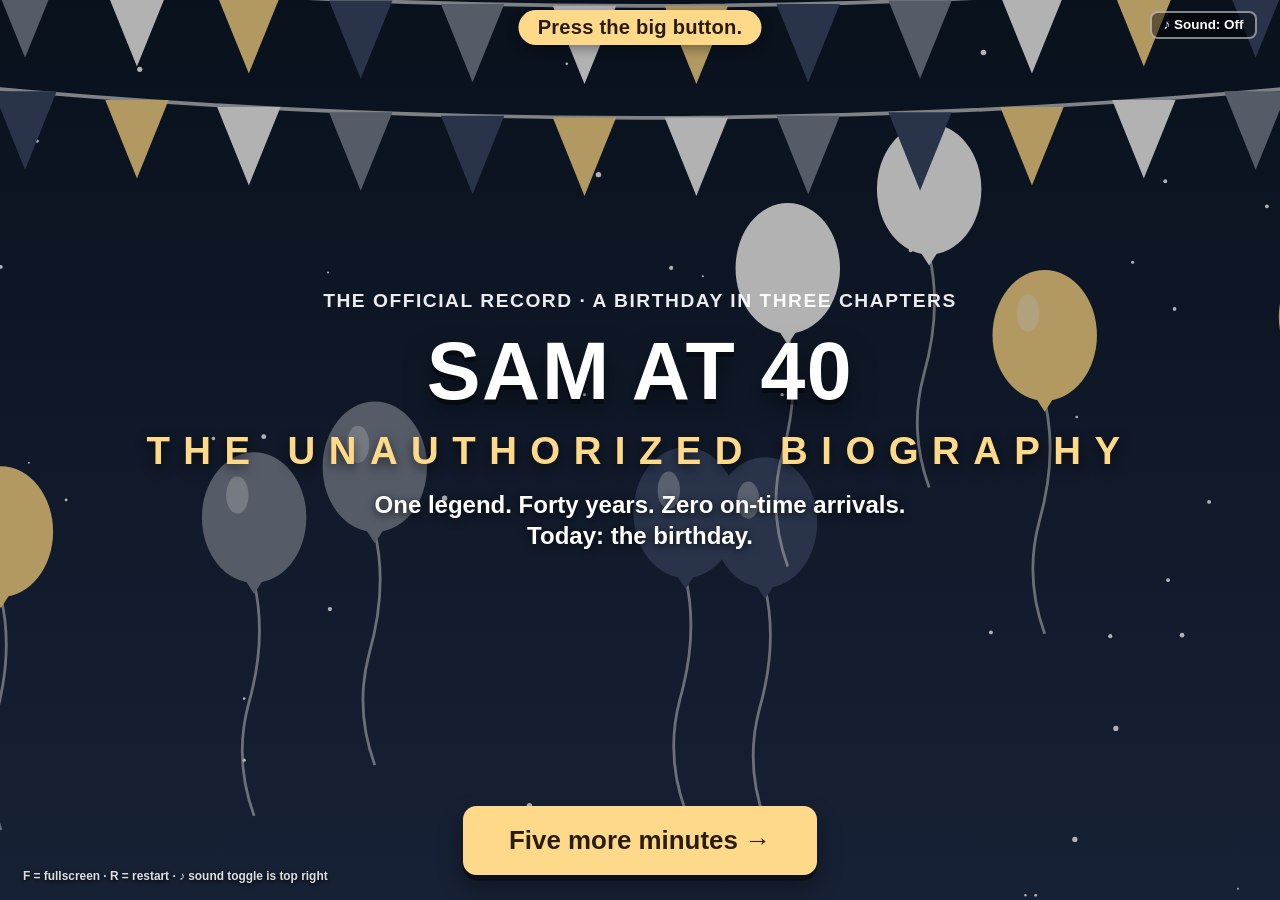
==== play.html @ 8de906c7 "Birthday Bash: a customizable birthday roast game Generalizes the chuck65 / shannon37 engine. A buil" ====
<!DOCTYPE html>
<html lang="en">
<head>
<meta charset="utf-8">
<title>Birthday Bash</title>
<meta name="viewport" content="width=device-width, initial-scale=1, viewport-fit=cover">
<meta name="theme-color" content="#0b1626">
<link rel="stylesheet" href="css/engine.css">
</head>
<body>
<!-- The player. ?party=demo loads parties/demo.json, ?draft loads the builder's draft from this browser.
     An exported show is this same page with the five files below and the party inlined. -->
<script src="js/scenes.js"></script>
<script src="js/minigames.js"></script>
<script src="js/party.js"></script>
<script src="js/engine.js"></script>
<script>BB.boot();</script>
</body>
</html>
---- css/engine.css ----
/* ==================================================================
   BIRTHDAY BASH — engine stylesheet
   TV- and phone-friendly. Generalized from the chuck65 / shannon37
   engine. Chapter colors are not hard-coded here: the engine sets the
   --bg / --accent / --btn variables on <body> from the party file.
   The PHONE block at the end restacks every screen for a portrait phone.
   ================================================================== */

:root{
  /* 1rem scales with the viewport: 28.8px at 1920x1080 (1.5vw), so every screen keeps the same proportions on any 16:9/16:10 display */
  --fs: max(12px, min(1.5vw, 2.7vh));
  --bg:#0d1b2e; --bg2:#22304d; --accent:#ffd98a; --accent2:#3b4a6b;
  --ink:#ffffff; --card:rgba(12,18,32,.82);
  --btn:#ffd98a; --btnText:#2b1d0e;
  --hud-h: 2.6rem;
}

*{box-sizing:border-box}
html{font-size:var(--fs)}
html,body{height:100%;margin:0;overflow:hidden}
body{
  background:var(--bg); color:var(--ink);
  font-family:-apple-system,BlinkMacSystemFont,"Segoe UI",Roboto,"Helvetica Neue",Arial,sans-serif;
  font-weight:600; line-height:1.3;
  transition:background .4s;
  -webkit-text-size-adjust:100%;
}
body.idle, body.idle *{cursor:none !important}
[hidden]{display:none !important}
button{font-family:inherit; touch-action:manipulation; -webkit-tap-highlight-color:transparent}
b,strong{font-weight:800}

#app{position:fixed;inset:0;display:flex;flex-direction:column}

/* ---------- HUD: chapter label + trail map + sound toggle ---------- */
#hud{
  height:var(--hud-h); flex:0 0 var(--hud-h); z-index:20;
  display:flex; align-items:center; gap:1rem; padding:0 9rem 0 1.2rem;
  background:linear-gradient(to bottom, rgba(0,0,0,.55), rgba(0,0,0,0));
  position:relative;
}
#hud-chapter{font-size:.95rem; font-weight:800; letter-spacing:.02em; white-space:nowrap; text-shadow:0 2px 6px rgba(0,0,0,.6)}
#trail{height:2.3rem; width:auto; margin-left:auto}
#trail .node{fill:rgba(255,255,255,.25); stroke:rgba(255,255,255,.6); stroke-width:3}
#trail .node.done{fill:var(--accent); stroke:#fff}
#trail .node.now{fill:var(--accent); stroke:#fff; animation:pulse 1.2s ease-in-out infinite}
#trail .lbl{fill:#fff; font-size:22px; font-weight:800; text-anchor:middle}
#trail .lbl.done, #trail .lbl.now{fill:var(--btnText)}
#trail .path{fill:none; stroke:rgba(255,255,255,.5); stroke-width:5; stroke-dasharray:10 12}
#trail .path.done{stroke:var(--accent); stroke-dasharray:none}
#trail .flag{fill:var(--accent)}
#sound{position:absolute; top:.55rem; right:1.2rem; z-index:25}
body.closing #sound{display:none}
.tiny{
  font-size:.7rem; font-weight:700; padding:.25rem .6rem; border-radius:.4rem;
  background:rgba(0,0,0,.45); color:#fff; border:2px solid rgba(255,255,255,.5); cursor:pointer;
}
@media (hover:hover){ .tiny:hover{background:rgba(255,255,255,.2)} }

/* ---------- Stage + screens ---------- */
#stage{position:relative; flex:1 1 auto; min-height:0}
.screen{
  position:absolute; inset:0; display:flex; flex-direction:column;
  opacity:0; transition:opacity .4s ease;
}
.screen.in{opacity:1}
.screen.out{opacity:0; pointer-events:none}

.scene{position:absolute; inset:calc(-1 * var(--hud-h)) 0 0 0; z-index:0; overflow:hidden; background:var(--bg)}
.scene .layer{position:absolute; inset:-3%; will-change:transform; transition:transform .25s ease-out}
.scene .layer svg{width:100%; height:100%; display:block}
.scene.dim .layer{filter:brightness(.42) saturate(.85)}
.scene.soft .layer{filter:brightness(.7)}
.scene .shade{position:absolute; inset:0; background:linear-gradient(to bottom, rgba(0,0,0,.35), rgba(0,0,0,.72))}
.photo-scene img.kb{position:absolute; inset:0; width:100%; height:100%; object-fit:cover; animation:kb 22s ease-in-out infinite alternate}

.content{position:relative; z-index:1; flex:1 1 auto; min-height:0; display:flex; flex-direction:column; align-items:center; justify-content:center; padding:3rem 3rem .6rem; gap:.7rem}
.screen.title-photo .content{margin-left:36vw; padding-right:2rem}
.screen.title-photo .lead{max-width:32rem}
.content.center{text-align:center}
.actions{position:relative; z-index:1; flex:0 0 auto; display:flex; justify-content:center; align-items:center; gap:1rem; padding:.6rem 3rem 1.3rem}
.hints{position:absolute; left:1.2rem; bottom:.8rem; z-index:2; font-size:.62rem; font-weight:700; opacity:.85; text-shadow:0 2px 4px #000}

/* ---------- Type ---------- */
.do{
  position:absolute; top:.5rem; left:50%; transform:translateX(-50%); z-index:2; white-space:nowrap;
  font-size:1.05rem; font-weight:800; letter-spacing:.01em;
  background:var(--accent); color:var(--btnText); padding:.25rem 1rem; border-radius:2rem;
  box-shadow:0 .2rem .6rem rgba(0,0,0,.35);
}
.kicker{font-size:1rem; font-weight:800; text-transform:uppercase; letter-spacing:.08em; opacity:.92}
h1.giant{font-size:4.2rem; line-height:1; margin:.2rem 0 0; letter-spacing:.02em; text-shadow:0 .25rem 0 rgba(0,0,0,.45), 0 .6rem 1.4rem rgba(0,0,0,.5)}
.sub{font-size:2rem; font-weight:900; letter-spacing:.35em; color:var(--accent); text-shadow:0 .2rem .6rem rgba(0,0,0,.6)}
h2{font-size:2rem; line-height:1.1; margin:0; font-weight:900; text-shadow:0 .15rem .5rem rgba(0,0,0,.5)}
h2.q{text-align:center; max-width:52rem}
p{margin:0}
.lead{font-size:1.25rem; max-width:44rem; text-shadow:0 2px 8px rgba(0,0,0,.8)}

.card{background:var(--card); border:.14rem solid rgba(255,255,255,.18); border-radius:1rem; padding:1rem 1.4rem; box-shadow:0 .6rem 1.6rem rgba(0,0,0,.45)}
.card p{font-size:1.1rem; line-height:1.35}
.card.narration{max-width:40rem}
.card.narration h2{margin:.15rem 0 .5rem}
.row{display:flex; align-items:center; justify-content:center; gap:2rem; width:100%}

/* ---------- Buttons ---------- */
.btn{
  display:inline-flex; align-items:center; justify-content:center; gap:.6rem;
  min-height:3rem; padding:.5rem 1.6rem; font-size:1.15rem; font-weight:800; line-height:1.15;
  border:0; border-radius:.7rem; background:var(--btn); color:var(--btnText);
  box-shadow:0 .28rem 0 rgba(0,0,0,.4), 0 .6rem 1.2rem rgba(0,0,0,.35); cursor:pointer;
  transition:transform .12s, filter .12s, box-shadow .12s, opacity .3s; text-align:center;
}
.btn.big{min-height:3.6rem; font-size:1.35rem; padding:.6rem 2.4rem}
.btn.hi{filter:brightness(1.12); transform:translateY(-.1rem); outline:.26rem solid #fff; outline-offset:.14rem}
@media (hover:hover){ .btn:hover{filter:brightness(1.12); transform:translateY(-.1rem); outline:.26rem solid #fff; outline-offset:.14rem} }
@media (hover:none){ .btn.hi{filter:none; transform:none; outline:none} .mcard.hi .face{outline:none} }
.btn:active{transform:translateY(.12rem); box-shadow:0 .1rem 0 rgba(0,0,0,.4)}
.btn:disabled{opacity:.45; cursor:default; filter:none; transform:none; outline:none}
.btn.continue{background:#fff; color:#111}
.btn.ghostbtn{background:rgba(0,0,0,.5); color:#fff; border:.14rem solid rgba(255,255,255,.6)}

.opts{display:grid; gap:.9rem; width:min(62rem, 100%); margin-top:.2rem}
.opts.n2, .opts.n3{grid-template-columns:1fr}
.opts.n4{grid-template-columns:1fr 1fr}
.opts.n5{grid-template-columns:1fr; width:min(44rem,100%); gap:.6rem}
.opt{justify-content:flex-start; text-align:left; min-height:3.2rem; padding:.5rem 1rem .5rem .6rem; width:100%}
.opt .num{flex:0 0 auto; display:inline-flex; align-items:center; justify-content:center; width:2rem; height:2rem; border-radius:50%; background:var(--btnText); color:var(--btn); font-size:1.05rem; font-weight:900}
.opt .lbl{flex:1 1 auto}
.opt.wrong{opacity:.35; text-decoration:line-through; animation:shake .45s}
.reaction{max-width:52rem; text-align:center}
.reaction .picked{font-weight:900; text-transform:none; letter-spacing:0}
.reaction p{font-size:1.35rem; margin-top:.4rem}
.reaction.wrongbox{border-color:var(--accent)}

/* ---------- Polaroids / photos ---------- */
.polaroid{
  flex:0 0 auto; margin:0; padding:.55rem .55rem .9rem; background:#fbf7ef; color:#2b2b2b;
  transform:rotate(var(--rot, -3deg)); box-shadow:0 .8rem 1.8rem rgba(0,0,0,.55); border-radius:.15rem;
  text-align:center;
}
.polaroid img{display:block; max-height:46vh; max-width:28vw; width:auto; height:auto; object-fit:contain; background:#111}
.polaroid figcaption{width:min-content; min-width:100%; font-size:1rem; line-height:1.25; font-weight:700; padding-top:.5rem; font-style:italic}
.polaroid.sm img{max-height:30vh; max-width:16vw}
.photos{display:flex; align-items:center; gap:1.2rem}

/* ---------- Mini-games: shared ---------- */
.content.mini{gap:.5rem}
.note{font-size:1.2rem; font-weight:800; min-height:1.6rem; text-align:center; text-shadow:0 2px 6px rgba(0,0,0,.7); max-width:56rem}
.note.big{font-size:2rem; color:var(--accent)}
.playfield{position:relative; width:min(70rem, 100%); height:54vh; display:flex; align-items:center; justify-content:center}
.playfield > svg{width:100%; height:100%}
.sidewrap{display:flex; align-items:center; gap:1.5rem; width:100%; height:100%; justify-content:center}
.side{display:flex; flex-direction:column; align-items:center; gap:.6rem; flex:0 0 auto; min-width:12rem; text-align:center}
.side .polaroid{opacity:0; transform:rotate(3deg) scale(.6); transition:opacity .5s, transform .5s}
.side .polaroid.show{opacity:1; transform:rotate(3deg) scale(1)}
.stat{font-size:1.4rem; font-weight:900; color:var(--accent); font-variant-numeric:tabular-nums}
.stat.huge{font-size:2.6rem; line-height:1}
.shout{font-size:110px; font-weight:900; fill:#fff; stroke:var(--accent2); stroke-width:8; paint-order:stroke; text-anchor:middle; opacity:0; pointer-events:none}
.shout.show{opacity:1; animation:pop .6s ease-out}
.banner{position:absolute; left:50%; top:50%; transform:translate(-50%,-50%) rotate(-6deg) scale(2.5); opacity:0; font-size:3.2rem; font-weight:900; color:#fff; background:var(--accent2); border:.3rem solid var(--accent); padding:.4rem 1.6rem; border-radius:.6rem; letter-spacing:.06em; box-shadow:0 1rem 2rem rgba(0,0,0,.6); pointer-events:none; visibility:hidden; text-align:center; max-width:90%; z-index:4}
.banner.show{visibility:visible; animation:stamp .6s ease-out forwards}
.emo{font-family:"Apple Color Emoji","Segoe UI Emoji","Noto Color Emoji",sans-serif}

/* 1 · match — memory pairs on a shelf */
.cards{--cardh:12.5vh; display:grid; grid-template-columns:repeat(4, 7.2rem); grid-template-rows:repeat(4, var(--cardh)); gap:.55rem 1rem; padding:.6rem 1.2rem; border-radius:.6rem;
  background:repeating-linear-gradient(to bottom, transparent 0, transparent calc(var(--cardh) + .55rem - .5rem), rgba(0,0,0,.45) calc(var(--cardh) + .55rem - .5rem), rgba(0,0,0,.6) calc(var(--cardh) + .55rem)); box-shadow:0 .8rem 2rem rgba(0,0,0,.5)}
.mcard{position:relative; border:0; background:transparent; padding:0; cursor:pointer; perspective:600px}
.mcard .inner{position:absolute; inset:0; transform-style:preserve-3d; transition:transform .35s}
.mcard.up .inner{transform:rotateY(180deg)}
.mcard .face{position:absolute; inset:0; backface-visibility:hidden; -webkit-backface-visibility:hidden; border-radius:.7rem; display:flex; flex-direction:column; align-items:center; justify-content:center; font-weight:900; text-align:center; padding:.3rem; gap:.1rem}
.mcard .back{background:radial-gradient(circle at 50% 42%, rgba(255,255,255,.95) 0 30%, var(--btn) 31% 60%, var(--accent2) 61%); color:var(--btnText); font-size:1.8rem; border:.14rem solid rgba(0,0,0,.45)}
.mcard .front{transform:rotateY(180deg); background:linear-gradient(to right, rgba(0,0,0,.25), transparent 30%, transparent 70%, rgba(0,0,0,.25)), var(--c); color:#fff; font-size:.9rem; line-height:1.1; text-shadow:0 1px 3px rgba(0,0,0,.7); border:.14rem solid rgba(0,0,0,.35)}
.mcard .front .emo{font-size:1.6rem; line-height:1}
.mcard.hi .face{outline:.26rem solid #fff; outline-offset:.1rem}
.mcard.matched .front{box-shadow:0 0 1rem .2rem var(--accent)}
.mcard.matched{animation:pop .4s}

/* 2 · flick — drag back and let go */
.flick{position:relative; flex:1 1 auto; height:100%; touch-action:none; user-select:none; -webkit-user-select:none; cursor:grab}
.flick svg{width:100%; height:100%}
.flick .meter{transition:none}
.flick .tgt{transition:transform .3s; transform-box:fill-box; transform-origin:center}
.flick .tgt.scored{animation:pop .5s}

/* 3 · echo — watch the pads, play them back */
.echowrap{display:flex; align-items:center; justify-content:center; gap:2.5rem; width:100%; height:100%}
.kit{display:flex; flex-direction:column; align-items:center; gap:1rem}
.pads{display:flex; gap:1.4rem; justify-content:center}
.epad{width:10.5rem; height:10.5rem; border-radius:50%; border:.4rem solid rgba(255,255,255,.7); box-shadow:0 .6rem 1.4rem rgba(0,0,0,.5); font-family:inherit; font-size:1.1rem; font-weight:900; color:#fff; cursor:pointer; transition:transform .08s, box-shadow .08s; display:flex; flex-direction:column; align-items:center; justify-content:center; gap:.1rem; padding:.4rem; text-shadow:0 1px 3px rgba(0,0,0,.6)}
.epad .emo{font-size:2.6rem; line-height:1}
.epad .k{font-size:.75rem; opacity:.7}
.epad.p0{background:radial-gradient(circle at 50% 40%, var(--btn), var(--accent2) 120%); color:var(--btnText); text-shadow:none}
.epad.p1{background:radial-gradient(circle at 50% 40%, var(--accent2), #000 160%)}
.epad.p2{background:radial-gradient(circle at 50% 40%, #fff, #b9b9b9 90%); color:#222; text-shadow:none}
.epad.lit{transform:scale(.93); box-shadow:0 0 1.6rem .5rem var(--accent); border-color:#fff}
.epad:disabled{cursor:default}
.beatdots{display:flex; gap:.5rem; min-height:1.2rem}
.beatdots span{width:1rem; height:1rem; border-radius:50%; background:rgba(255,255,255,.2); border:.12rem solid rgba(255,255,255,.6); transition:background .15s}
.beatdots span.cue{background:#fff}
.beatdots span.hit{background:var(--accent); border-color:#fff}
.round{font-size:1.1rem; font-weight:900; color:var(--accent); text-transform:uppercase; letter-spacing:.08em}

/* 4 · order — five steps, one right order, no hints */
.orderbox{display:grid; grid-template-columns:1.3fr 1fr; gap:2rem; width:100%; height:100%; align-items:center}
.orderbox.bzzt{animation:bzzt .5s}
.seq{display:flex; flex-direction:column; gap:.8rem; align-items:center}
.seq .opts{width:100%}
.lamps{display:flex; gap:.7rem}
.lamp{width:1.4rem; height:1.4rem; border-radius:50%; background:#3a3a3a; border:.12rem solid #666; transition:background .3s, box-shadow .3s}
.lamp.on{background:#8cff5a; box-shadow:0 0 .6rem #8cff5a}
.gaugebox{display:flex; flex-direction:column; align-items:center; gap:.4rem}
.gaugebox svg{width:22rem; height:auto}
.needle{transform-origin:200px 200px; transform:rotate(-120deg); transition:transform .8s cubic-bezier(.3,1.4,.5,1)}
.readout{font-size:1.4rem; font-weight:900; color:var(--accent); font-variant-numeric:tabular-nums}

/* 5 · crowd — fill the eight sections */
.section{fill:rgba(255,255,255,.22); stroke:rgba(0,0,0,.6); stroke-width:3; transition:fill .4s; cursor:pointer}
@media (hover:hover){ .section:hover{fill:rgba(255,255,255,.4)} }
.section.full{fill:var(--accent2); cursor:default}
.fan{opacity:0; transform-box:fill-box; transform-origin:center; pointer-events:none}
.fan.show{opacity:1; animation:pop .5s ease-out}
.crowd.roar .fan{animation:bounce .6s ease-in-out}
.crowd .stagefloor{fill:var(--bg2); stroke:#fff; stroke-width:3}
.crowd .shout{stroke:var(--bg)}

/* 6 · chart — the org chart of their life */
.org{position:relative; width:100%; height:100%}
.org svg{position:absolute; inset:0; width:100%; height:100%}
.org line{stroke:var(--accent); stroke-width:5; stroke-linecap:round; opacity:0; transition:opacity .4s}
.org line.show{opacity:1}
.org line.dotted{stroke-dasharray:14 12}
.obox{position:absolute; transform:translate(-50%,-50%) scale(.2); opacity:0; background:var(--card); border:.16rem solid var(--accent); border-radius:.8rem; padding:.5rem .9rem; text-align:center; min-width:11rem; max-width:15rem; transition:transform .45s cubic-bezier(.3,1.4,.5,1), opacity .3s; box-shadow:0 .6rem 1.4rem rgba(0,0,0,.5)}
.obox.show{transform:translate(-50%,-50%) scale(1); opacity:1}
.obox .t{font-size:1.15rem; font-weight:900}
.obox .s{font-size:.9rem; opacity:.9}
.obox.top{background:var(--accent); color:var(--btnText); border-color:#fff; min-width:14rem}
.obox.top .t{font-size:1.5rem}
.obox.dotted{border-style:dashed; background:rgba(0,0,0,.55)}

/* 7 · pin — pin the thing on the birthday person */
.pin{position:relative; height:100%; max-width:60%; cursor:crosshair; user-select:none; -webkit-user-select:none; touch-action:none; box-shadow:0 1rem 2.4rem rgba(0,0,0,.6); background:#111; overflow:visible; display:flex}
.pin img{display:block; height:100%; width:auto; max-width:100%; object-fit:cover; pointer-events:none; border:.4rem solid #fbf7ef; box-sizing:border-box}
.pin .blind{position:absolute; inset:0; background:var(--bg); display:flex; align-items:center; justify-content:center; text-align:center; font-size:1.4rem; font-weight:900; color:var(--accent); padding:1rem; transition:opacity .35s; pointer-events:none}
.pin.pinned .blind{opacity:0}
.pin .thing{position:absolute; font-size:5rem; line-height:1; transform:translate(-50%,-70%); pointer-events:none; filter:drop-shadow(0 .4rem .6rem rgba(0,0,0,.6))}
.pin.pinned .thing{animation:popc2 .4s ease-out}
.pin .target{position:absolute; width:7%; aspect-ratio:1; border:.2rem dashed rgba(255,255,255,.7); border-radius:50%; transform:translate(-50%,-50%); opacity:0; pointer-events:none}
.pin.pinned .target{opacity:.85}

/* 8 · brawl — the boss fight nobody can lose */
.arena{position:relative; width:100%; height:100%; overflow:hidden; border-radius:.8rem; background:linear-gradient(to bottom, rgba(0,0,0,.15), rgba(0,0,0,.35) 75%, var(--accent2) 75%, var(--bg)); box-shadow:inset 0 0 0 .2rem rgba(0,0,0,.35)}
.hpbar{position:absolute; top:.6rem; width:32%; height:1.3rem; background:rgba(0,0,0,.6); border:.14rem solid #fff; border-radius:.4rem; overflow:hidden}
.hpbar.you{left:1rem} .hpbar.foe{right:1rem}
.hpbar .fill{height:100%; background:linear-gradient(#8cff5a,#2e9e2e); transition:width .25s}
.hpbar.foe .fill{background:linear-gradient(#ff9a5a,#c0392b); margin-left:auto}
.hpname{position:absolute; top:2.1rem; font-size:1rem; font-weight:900; text-shadow:0 2px 4px #000; text-transform:uppercase}
.hpname.you{left:1rem} .hpname.foe{right:1rem; text-align:right}
.fighter{position:absolute; bottom:22%; width:9rem; height:11rem; transform:translateX(0); will-change:transform; display:flex; flex-direction:column; align-items:center; justify-content:flex-end}
.fighter .body{font-size:7.5rem; line-height:1; transition:transform .12s}
.fighter .face{width:6.4rem; height:6.4rem; border-radius:50%; object-fit:cover; border:.3rem solid #fff; box-shadow:0 .4rem 1rem rgba(0,0,0,.6); margin-bottom:-.6rem; position:relative; z-index:1; background:#222}
.fighter .glove{position:absolute; right:-1.4rem; bottom:2.2rem; font-size:3rem; transition:transform .12s}
.fighter.punch .glove{transform:translate(2.4rem,-.4rem) rotate(-20deg) scale(1.2)}
.fighter.hit .body{animation:hitflash .3s}
.fighter.ko{transition:transform .7s ease-in; transform:translateX(var(--x)) rotate(85deg) translateY(2rem)}
.fighter.poke .body{animation:poke .3s}
.bubble{position:absolute; bottom:70%; font-size:2.2rem; font-weight:900; color:#fff; -webkit-text-stroke:.12rem #000; text-shadow:0 .2rem 0 #000; opacity:0; pointer-events:none; white-space:nowrap}
.bubble.show{animation:bubble .8s ease-out forwards}
.fightmsg{position:absolute; left:50%; top:30%; transform:translate(-50%,-50%); font-size:3.4rem; font-weight:900; color:var(--accent); -webkit-text-stroke:.14rem #000; text-shadow:0 .3rem 0 #000; opacity:0; pointer-events:none; white-space:nowrap}
.fightmsg.show{animation:popc .5s ease-out forwards}
.pad{display:flex; gap:1rem; align-items:center}
.pad .btn{min-width:8rem}

/* 9 · trek — the long road, with one interruption */
.trek{position:relative; width:100%; height:100%}
.trek > svg{position:absolute; inset:0; width:100%; height:100%; transition:opacity .5s}
.trek.revealed > svg{opacity:0}
.trek .hill{fill:var(--accent2)} .trek .hill2{fill:var(--bg2)} .trek .flagc{fill:var(--accent)}
#walker{transition:transform .8s ease-in-out}
.trailseg{stroke:rgba(255,255,255,.45); stroke-width:6; stroke-dasharray:14 14; fill:none; stroke-linecap:round}
.trailseg.done{stroke:var(--accent); stroke-dasharray:none}
.dust{opacity:0; transform-box:fill-box; transform-origin:center}
.dust.show{animation:dust 1.2s ease-out}
.reveal{position:absolute; inset:0; display:flex; flex-direction:column; align-items:center; justify-content:center; gap:.5rem; opacity:0; transform:scale(.9); transition:opacity .7s, transform .7s; pointer-events:none}
.reveal.show{opacity:1; transform:scale(1)}
.reveal .frame{padding:.5rem; background:#fbf7ef; box-shadow:0 1rem 2.4rem rgba(0,0,0,.6); border-radius:.2rem}
.reveal img{display:block; height:46vh; width:auto; max-width:64vw; object-fit:cover}
.reveal .bigemo{font-size:9rem; line-height:1}
.reveal .cap{font-size:1.15rem; font-weight:800; text-shadow:0 2px 6px #000; text-align:center; max-width:40rem}

/* 10 · whack — tap the right thing, leave the wrong thing alone */
.whack{display:grid; grid-template-columns:repeat(3, 1fr); gap:1rem 1.6rem; height:100%; aspect-ratio:1.25/1; max-width:100%}
.hole{position:relative; border:0; padding:0; border-radius:50% 50% 46% 46%; background:radial-gradient(ellipse at 50% 78%, #000 0 38%, rgba(0,0,0,.55) 39% 60%, transparent 61%); cursor:pointer; overflow:hidden; font-family:inherit}
.hole .pop{position:absolute; left:50%; bottom:16%; font-size:min(11vh, 5.6rem); line-height:1; transform:translate(-50%, 120%); transition:transform .16s ease-out}
.hole.up .pop{transform:translate(-50%, 0)}
.hole.bonk .pop{transform:translate(-50%, 30%) scale(1.1, .6); transition:transform .08s}
.hole .key{position:absolute; left:50%; bottom:2%; transform:translateX(-50%); font-size:.7rem; font-weight:900; color:#fff; opacity:.55}
.hole.hi{outline:.2rem solid #fff; outline-offset:-.3rem}

/* ---------- Badge ---------- */
.badge{display:inline-flex; flex-direction:column; align-items:center; gap:.3rem}
.badge svg{width:9rem; height:9rem; filter:drop-shadow(0 .5rem .8rem rgba(0,0,0,.6))}
.badge.small svg{width:4.6rem; height:4.6rem}
.badge .bname{font-size:.95rem; font-weight:900; text-transform:uppercase; letter-spacing:.08em; text-align:center}
.earned{display:flex; align-items:center; justify-content:center; gap:2.5rem; width:100%}
.earned-left{display:flex; flex-direction:column; align-items:center; gap:.5rem; max-width:34rem; text-align:center}
.earned.multi .earned-left{max-width:22rem}
.earned-left .bname{font-size:2rem; font-weight:900; color:var(--accent)}
.earned .badge .bname{display:none}
.earned-left .rtext{font-size:1.25rem}

/* ---------- Guest messages ---------- */
.entries{display:grid; grid-template-columns:1fr 1fr; gap:1rem; width:min(76rem,100%)}
.entry{background:#fdf6e3; color:#2b2b2b; border-radius:.3rem; padding:.7rem 1.1rem .8rem; box-shadow:0 .6rem 1.4rem rgba(0,0,0,.5);
  background-image:repeating-linear-gradient(to bottom, transparent 0, transparent calc(1.5rem - 2px), rgba(120,90,40,.22) calc(1.5rem - 2px), rgba(120,90,40,.22) 1.5rem);
  transform:rotate(var(--rot,0deg)) scale(.5); opacity:0; transition:transform .45s cubic-bezier(.3,1.4,.5,1), opacity .3s}
.entry.show{transform:rotate(var(--rot,0deg)) scale(1); opacity:1}
.entry .who{font-size:.9rem; font-weight:900; text-transform:uppercase; letter-spacing:.1em; color:#8a4b1f; border-bottom:2px solid #c9a86a; padding-bottom:.2rem; margin-bottom:.35rem}
.entry .msg{font-size:1.05rem; line-height:1.5rem; font-style:italic; font-weight:700}

/* ---------- Finale: the sincere bit, the badges, the toast ---------- */
.logwrap{display:flex; align-items:center; justify-content:center; gap:2.5rem; width:100%}
.log{max-width:38rem}
.log p{font-size:1.25rem; line-height:1.5; margin-bottom:.6rem}
.log p.final{font-size:1.6rem; font-weight:900; color:var(--accent)}
.badgerow{display:flex; flex-wrap:wrap; gap:1rem; justify-content:center; margin-top:.4rem}
.filmstrip{display:flex; flex-wrap:wrap; justify-content:center; align-items:center; gap:.7rem; max-width:30vw}
.filmstrip img{height:22vh; width:auto; border:.3rem solid #fbf7ef; box-shadow:0 .6rem 1.4rem rgba(0,0,0,.6); background:#111}
.toast{position:absolute; inset:0; z-index:5; display:flex; flex-direction:column; align-items:center; justify-content:center; gap:1rem; background:rgba(10,14,28,.78); opacity:0; transition:opacity .3s; pointer-events:none}
.toast.show{opacity:1}
.toast .glasses{display:flex; align-items:flex-end; gap:.4rem; font-size:9rem; line-height:1}
.toast .glass{display:inline-block; transform-origin:50% 95%}
.toast .glass.r{transform:scaleX(-1)}
.toast.show .glass.l{animation:clinkL 1.3s ease-in-out forwards}
.toast.show .glass.r{animation:clinkR2 1.3s ease-in-out forwards}
.toast .spark{position:absolute; left:50%; top:34%; font-size:4rem; opacity:0; transform:translate(-50%,-50%) scale(.2)}
.toast.show .spark{animation:spark .7s .75s ease-out forwards}
.toast .cheers{font-size:3rem; font-weight:900; color:var(--accent); text-shadow:0 .3rem 0 rgba(0,0,0,.5); opacity:0; text-align:center; padding:0 1rem}
.toast.show .cheers{animation:pop .5s .9s ease-out forwards}

/* ---------- Closing ---------- */
.closing{position:absolute; inset:0; display:flex; flex-direction:column; align-items:center; justify-content:center; gap:.6rem; z-index:1; text-align:center; padding:0 2rem}
.closing .frame{padding:.6rem; background:#fbf7ef; box-shadow:0 1.2rem 3rem rgba(0,0,0,.65)}
.closing img{display:block; height:58vh; width:auto; max-width:80vw; object-fit:cover}
.closing .cake{font-size:12rem; line-height:1}
.closing h1{font-size:3rem; margin:0; text-shadow:0 .25rem 0 rgba(0,0,0,.4), 0 .6rem 1.4rem rgba(0,0,0,.6)}
.closing .sub2{font-size:1.5rem; font-weight:900; color:var(--accent); text-shadow:0 2px 8px #000; max-width:52rem}
.restart-link{position:absolute; right:1rem; bottom:.7rem; font-size:.6rem; opacity:.55; color:#fff; text-decoration:underline; cursor:pointer; z-index:3}

#confetti{position:fixed; inset:0; z-index:30; pointer-events:none}
.fatal{position:fixed; inset:0; display:flex; align-items:center; justify-content:center; text-align:center; padding:2rem; font-size:1.2rem; z-index:50; background:#0d1b2e}
.fatal a{color:#ffd98a}

/* ---------- Animations (state animations all <= 1.5s) ---------- */
@keyframes pulse{0%,100%{r:14}50%{r:18}}
@keyframes pop{0%{transform:scale(.2);opacity:0}70%{transform:scale(1.15)}100%{transform:scale(1);opacity:1}}
@keyframes popc{0%{transform:translate(-50%,-50%) scale(.2);opacity:0}70%{transform:translate(-50%,-50%) scale(1.15)}100%{transform:translate(-50%,-50%) scale(1);opacity:1}}
@keyframes popc2{0%{transform:translate(-50%,-70%) scale(.2);opacity:0}70%{transform:translate(-50%,-70%) scale(1.2)}100%{transform:translate(-50%,-70%) scale(1);opacity:1}}
@keyframes bounce{0%,100%{transform:translateY(0)}50%{transform:translateY(-14px)}}
@keyframes shake{0%,100%{transform:translateX(0)}20%{transform:translateX(-12px)}40%{transform:translateX(12px)}60%{transform:translateX(-8px)}80%{transform:translateX(8px)}}
@keyframes stamp{0%{transform:translate(-50%,-50%) rotate(-6deg) scale(2.5);opacity:0}60%{transform:translate(-50%,-50%) rotate(-6deg) scale(.95);opacity:1}100%{transform:translate(-50%,-50%) rotate(-6deg) scale(1);opacity:1}}
.badge.stamp svg{animation:stamp2 .6s ease-out}
@keyframes stamp2{0%{transform:rotate(-12deg) scale(2.4);opacity:0}60%{transform:rotate(3deg) scale(.95);opacity:1}100%{transform:rotate(0) scale(1);opacity:1}}
@keyframes dust{0%{opacity:0;transform:scale(.3) translateY(0)}30%{opacity:.9}100%{opacity:0;transform:scale(2.2) translateY(-40px)}}
@keyframes bzzt{0%,100%{background:transparent}25%,75%{background:rgba(220,40,40,.35)}50%{background:rgba(220,40,40,.1)}}
@keyframes hitflash{0%,100%{filter:none;transform:translateX(0)}30%{filter:brightness(2.2) saturate(.2);transform:translateX(.6rem)}60%{transform:translateX(-.3rem)}}
@keyframes poke{0%,100%{transform:translateX(0)}40%{transform:translateX(-1.4rem)}}
@keyframes bubble{0%{opacity:0;transform:translateY(0) scale(.5) rotate(-8deg)}30%{opacity:1;transform:translateY(-1rem) scale(1.1) rotate(4deg)}100%{opacity:0;transform:translateY(-3rem) scale(1) rotate(0)}}
@keyframes clinkL{0%{transform:rotate(0)}45%{transform:rotate(22deg) translateX(1.2rem)}60%{transform:rotate(18deg) translateX(1rem)}100%{transform:rotate(22deg) translateX(1.2rem)}}
@keyframes clinkR2{0%{transform:scaleX(-1) rotate(0)}45%{transform:scaleX(-1) rotate(22deg) translateX(1.2rem)}60%{transform:scaleX(-1) rotate(18deg) translateX(1rem)}100%{transform:scaleX(-1) rotate(22deg) translateX(1.2rem)}}
@keyframes spark{0%{opacity:0;transform:translate(-50%,-50%) scale(.2)}40%{opacity:1;transform:translate(-50%,-50%) scale(1.3)}100%{opacity:0;transform:translate(-50%,-50%) scale(2)}}
/* ambient loops (decorative only, never gate progress). Claude-made backdrops may use these class names. */
@keyframes kb{0%{transform:scale(1)}100%{transform:scale(1.08)}}
@keyframes leaf{0%{transform:translate(0,-80px) rotate(0)}100%{transform:translate(90px,1180px) rotate(600deg)}}
@keyframes twinkle{0%,100%{opacity:.25}50%{opacity:1}}
@keyframes blink{0%,100%{opacity:1}50%{opacity:.25}}
@keyframes smoke{0%{transform:translateY(0) scale(.6);opacity:.35}100%{transform:translateY(-140px) scale(1.6);opacity:0}}
@keyframes sway{0%,100%{transform:rotate(-2deg)}50%{transform:rotate(2deg)}}
@keyframes spin{to{transform:rotate(360deg)}}
@keyframes drift{0%{transform:translateX(-60px)}100%{transform:translateX(60px)}}
@keyframes floaty{0%,100%{transform:translateY(0)}50%{transform:translateY(-26px)}}
.spin{animation:spin 26s linear infinite; transform-box:fill-box; transform-origin:center}
.leaf{animation:leaf 8s linear infinite}
.tw{animation:twinkle 3s ease-in-out infinite}
.star{animation:twinkle 4s ease-in-out infinite}
.bl{animation:blink 1.6s ease-in-out infinite}
.smoke{animation:smoke 3s ease-out infinite; transform-box:fill-box; transform-origin:center}
.swing{animation:sway 3s ease-in-out infinite; transform-box:fill-box; transform-origin:top center}
.drift{animation:drift 18s ease-in-out infinite alternate}
.floaty{animation:floaty 5s ease-in-out infinite; transform-box:fill-box}

/* ==================================================================
   PHONE — portrait phones and narrow screens. The TV layout above
   assumes a wide 16:9 stage; here every screen becomes one scrolling
   column, the backdrop stays fixed behind it, buttons are thumb-sized
   and the primary button sticks to the bottom edge.
   ================================================================== */
@media (max-width: 760px), (orientation: portrait) and (max-width: 1024px){
  :root{ --fs: clamp(13px, 4.2vw, 17px); --hud-h: auto; }

  /* HUD wraps onto two lines: chapter name + sound, trail map below */
  #hud{ height:auto; flex:0 0 auto; flex-wrap:wrap; gap:.25rem .6rem; padding:.45rem 5.4rem .35rem .8rem; background:linear-gradient(to bottom, rgba(0,0,0,.6), rgba(0,0,0,.25)); }
  #hud-chapter{ font-size:.8rem; white-space:normal; line-height:1.15 }
  #trail{ width:min(100%, 13rem); height:auto; max-height:1.8rem; margin:0; flex:1 0 100% }
  #sound{ top:.4rem; right:.6rem }
  .tiny{ font-size:.7rem; padding:.3rem .55rem }

  /* Screens scroll; the scene is pinned to the viewport behind them */
  .screen{ overflow-y:auto; overflow-x:hidden; -webkit-overflow-scrolling:touch; overscroll-behavior:contain }
  .scene{ position:fixed; inset:0 }
  .content{ flex:1 0 auto; min-height:0; justify-content:flex-start; padding:.9rem 1rem .4rem; gap:.8rem; width:100%; max-width:100% }
  .screen.title-photo .content, .screen[data-screen=title] .content{ margin-left:0; padding-right:1rem; justify-content:flex-end; min-height:calc(100dvh - 8rem) }
  .screen.title-photo .lead{ max-width:100% }
  .actions{ position:sticky; bottom:0; flex-wrap:wrap; gap:.6rem; padding:.9rem 1rem calc(.9rem + env(safe-area-inset-bottom)); background:linear-gradient(to top, rgba(0,0,0,.72) 55%, rgba(0,0,0,0)); }
  .actions:empty{ display:none }
  .hints{ display:none }

  /* Type */
  .do{ position:static; transform:none; white-space:normal; text-align:center; font-size:.85rem; padding:.3rem .9rem; margin:0 auto; max-width:100%; line-height:1.25 }
  .kicker{ font-size:.75rem; text-align:center }
  h1.giant{ font-size:2.9rem; text-align:center }
  .sub{ font-size:1.25rem; letter-spacing:.22em; text-align:center }
  h2{ font-size:1.45rem; text-align:center }
  h2.q{ max-width:100% }
  .lead{ font-size:1.05rem; max-width:100%; text-align:center }
  .card{ padding:.8rem 1rem; border-radius:.8rem; width:100% }
  .card p{ font-size:1rem }
  .card.narration{ max-width:100% }
  .card.narration h2, .card.narration .kicker{ text-align:left }
  .row{ flex-direction:column; gap:1rem }

  /* Buttons: at least a thumb tall, full width when stacked */
  .btn{ min-height:3.1rem; font-size:1.05rem; padding:.55rem 1.1rem; border-radius:.75rem }
  .btn.big{ min-height:3.4rem; font-size:1.15rem; padding:.6rem 1.4rem }
  .actions > .btn{ flex:1 1 auto }
  .actions .btn.primary, .actions .btn.continue{ flex:1 1 100% }
  .opts{ width:100%; gap:.6rem }
  .opts.n4, .opts.n5{ grid-template-columns:1fr; width:100% }
  .opt{ min-height:3rem; font-size:1rem }
  .opt .num{ width:1.7rem; height:1.7rem; font-size:.9rem }
  .reaction{ max-width:100% }
  .reaction p{ font-size:1.1rem }

  /* Photos */
  .polaroid img{ max-height:40vh; max-width:min(78vw, 22rem) }
  .polaroid figcaption{ font-size:.9rem }
  .polaroid.sm img{ max-height:24vh; max-width:34vw }
  .photos{ flex-wrap:wrap; justify-content:center; gap:.9rem }

  /* Mini-games: the playfield sizes itself to its content */
  .content.mini{ gap:.6rem }
  .note{ font-size:1rem; min-height:0 }
  .note.big{ font-size:1.35rem }
  .playfield{ width:100%; height:auto; min-height:0; flex-direction:column }
  .playfield > svg{ width:100%; height:auto }
  .sidewrap{ flex-direction:column; gap:.8rem; height:auto }
  .side{ flex-direction:row; flex-wrap:wrap; justify-content:center; gap:.3rem .9rem; min-width:0 }
  .side .kicker{ display:none }
  .side .polaroid{ flex:1 0 100%; align-self:center; margin:0 auto; width:max-content; max-width:100% }
  .stat{ font-size:1.2rem } .stat.huge{ font-size:1.8rem }
  .banner{ font-size:1.6rem; position:fixed }
  .shout{ font-size:90px }

  .cards{ --cardh:17vw; grid-template-columns:repeat(4, 1fr); width:100%; gap:.5rem .6rem; padding:.5rem .7rem }
  .mcard .back{ font-size:1.5rem }
  .mcard .front{ font-size:.66rem; padding:.2rem }
  .mcard .front .emo{ font-size:1.2rem }

  .flick{ width:100%; height:auto; flex:0 0 auto }
  .flick svg{ height:auto }

  .echowrap{ flex-direction:column; gap:1rem; height:auto }
  .pads{ gap:.7rem }
  .epad{ width:27vw; height:27vw; max-width:8rem; max-height:8rem; font-size:.8rem; border-width:.3rem }
  .epad .emo{ font-size:1.8rem }
  .epad .k{ display:none }

  .orderbox{ grid-template-columns:1fr; gap:.8rem; height:auto }
  .gaugebox{ order:-1 }
  .gaugebox svg{ width:11rem }

  .org{ height:auto; display:flex; flex-direction:column; gap:.5rem; align-items:center }
  .org svg{ display:none }
  .obox{ position:static; transform:scale(.2); min-width:0; max-width:none; width:100%; display:none }
  .obox.show{ transform:scale(1); display:block }
  .obox.top{ min-width:0 }

  .pin{ height:auto; width:100%; max-width:22rem }
  .pin img{ height:auto; width:100% }
  .pin .thing{ font-size:3.6rem }

  .arena{ height:62vw; min-height:15rem }
  .fighter{ width:6rem; height:8rem }
  .fighter .body{ font-size:4.6rem }
  .fighter .face{ width:4rem; height:4rem }
  .fighter .glove{ font-size:2rem; right:-.8rem; bottom:1.4rem }
  .fightmsg{ font-size:1.7rem; white-space:normal; width:90%; text-align:center }
  .bubble{ font-size:1.4rem }
  .hpname{ font-size:.7rem; max-width:45% }
  .pad{ width:100%; gap:.5rem }
  .pad .btn{ min-width:0; flex:1 1 0; padding:.5rem .4rem }

  .trek{ height:70vw; min-height:16rem }
  .reveal img{ height:auto; max-height:60vw; max-width:84vw }
  .reveal .bigemo{ font-size:6rem }

  .whack{ height:auto; width:100%; aspect-ratio:1/1; gap:.5rem }
  .hole .pop{ font-size:15vw }
  .hole .key{ display:none }

  /* Badges */
  .badge svg{ width:7rem; height:7rem }
  .badge.small svg{ width:3.6rem; height:3.6rem }
  .earned{ flex-direction:column; gap:1rem }
  .earned-left, .earned.multi .earned-left{ max-width:100% }
  .earned-left .bname{ font-size:1.5rem }
  .earned-left .rtext{ font-size:1.05rem }

  .entries{ grid-template-columns:1fr }
  .logwrap{ flex-direction:column; gap:1rem }
  .log p{ font-size:1.05rem }
  .log p.final{ font-size:1.3rem }
  .filmstrip{ max-width:100% }
  .filmstrip img{ height:16vh }
  .toast{ position:fixed }
  .toast .glasses{ font-size:6rem }
  .toast .cheers{ font-size:1.9rem }

  /* Closing */
  .closing{ position:relative; inset:auto; min-height:100%; padding:1.2rem 1rem 3rem; gap:.8rem }
  .closing img{ height:auto; max-height:58vh; width:auto; max-width:84vw }
  .closing .cake{ font-size:8rem }
  .closing h1{ font-size:2rem }
  .closing .sub2{ font-size:1.15rem }
  .restart-link{ position:fixed; font-size:.75rem; opacity:.7; padding:.5rem }
}
/* Short landscape phones: the TV layout at a readable minimum size */
@media (max-height: 480px) and (orientation: landscape){
  :root{ --fs: max(11px, min(1.5vw, 2.7vh)) }
}
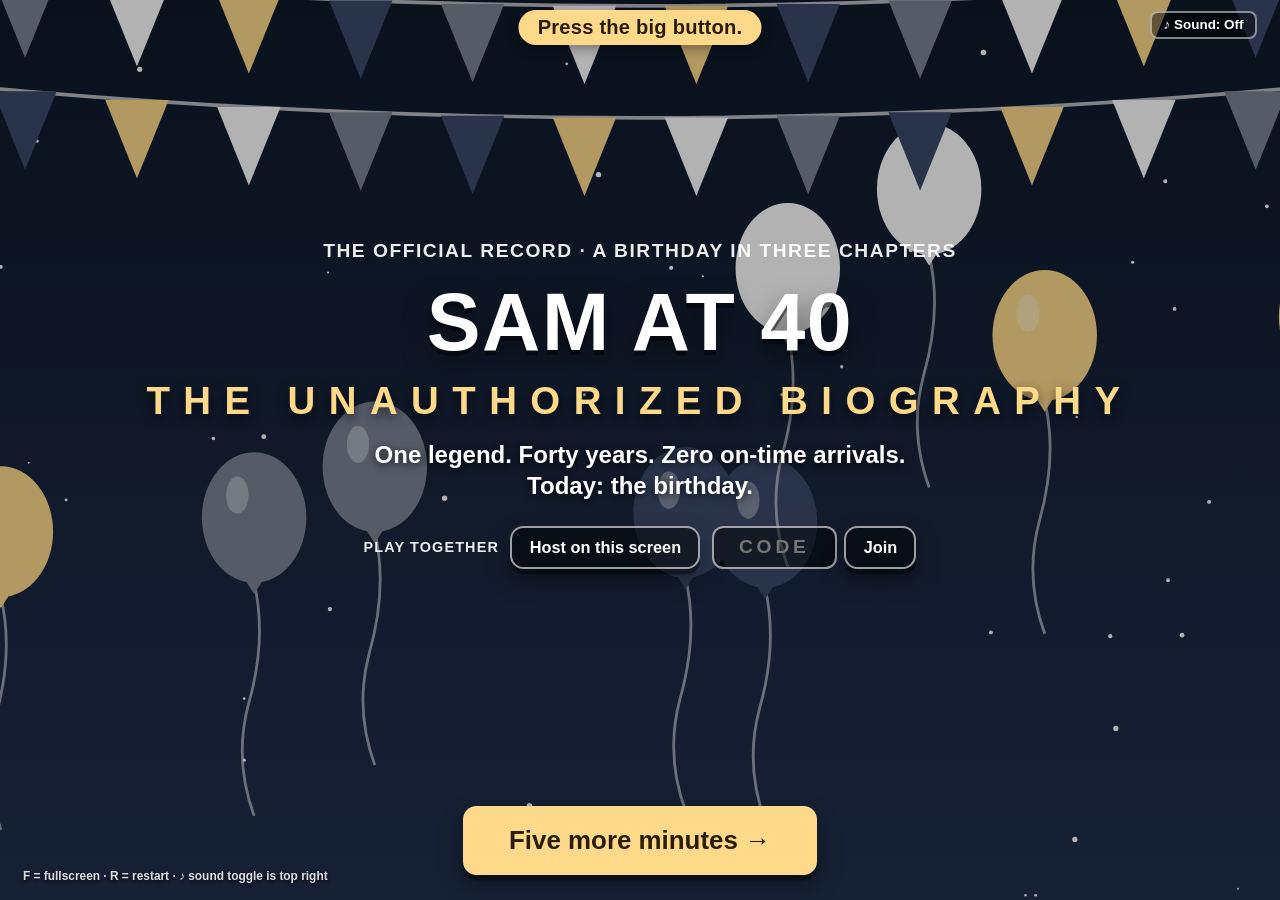
==== commit 69d547b1: "Party mode, trivia inside chapters, builder reskin, JSON hardening - Play together over WebRTC (Peer" ====
--- a/play.html
+++ b/play.html
@@ -14,6 +14,7 @@
 <script src="js/minigames.js"></script>
 <script src="js/party.js"></script>
 <script src="js/engine.js"></script>
+<script src="js/party-mode.js"></script>
 <script>BB.boot();</script>
 </body>
 </html>
--- a/css/engine.css
+++ b/css/engine.css
@@ -74,7 +74,8 @@
 .scene .shade{position:absolute; inset:0; background:linear-gradient(to bottom, rgba(0,0,0,.35), rgba(0,0,0,.72))}
 .photo-scene img.kb{position:absolute; inset:0; width:100%; height:100%; object-fit:cover; animation:kb 22s ease-in-out infinite alternate}
 
-.content{position:relative; z-index:1; flex:1 1 auto; min-height:0; display:flex; flex-direction:column; align-items:center; justify-content:center; padding:3rem 3rem .6rem; gap:.7rem}
+.content{position:relative; z-index:1; flex:1 1 auto; min-height:0; display:flex; flex-direction:column; align-items:center; justify-content:center; padding:3rem 3rem .6rem; gap:.7rem; overflow-y:auto; overflow-x:hidden}
+.content > *{flex-shrink:0}
 .screen.title-photo .content{margin-left:36vw; padding-right:2rem}
 .screen.title-photo .lead{max-width:32rem}
 .content.center{text-align:center}
@@ -318,10 +319,10 @@
 .entry .msg{font-size:1.05rem; line-height:1.5rem; font-style:italic; font-weight:700}
 
 /* ---------- Finale: the sincere bit, the badges, the toast ---------- */
-.logwrap{display:flex; align-items:center; justify-content:center; gap:2.5rem; width:100%}
-.log{max-width:38rem}
-.log p{font-size:1.25rem; line-height:1.5; margin-bottom:.6rem}
-.log p.final{font-size:1.6rem; font-weight:900; color:var(--accent)}
+.logwrap{display:flex; align-items:center; justify-content:center; gap:2rem; width:100%}
+.log{max-width:44rem}
+.log p{font-size:1.1rem; line-height:1.4; margin-bottom:.5rem}
+.log p.final{font-size:1.4rem; font-weight:900; color:var(--accent)}
 .badgerow{display:flex; flex-wrap:wrap; gap:1rem; justify-content:center; margin-top:.4rem}
 .filmstrip{display:flex; flex-wrap:wrap; justify-content:center; align-items:center; gap:.7rem; max-width:30vw}
 .filmstrip img{height:22vh; width:auto; border:.3rem solid #fbf7ef; box-shadow:0 .6rem 1.4rem rgba(0,0,0,.6); background:#111}
@@ -338,15 +339,39 @@
 .toast.show .cheers{animation:pop .5s .9s ease-out forwards}
 
 /* ---------- Closing ---------- */
-.closing{position:absolute; inset:0; display:flex; flex-direction:column; align-items:center; justify-content:center; gap:.6rem; z-index:1; text-align:center; padding:0 2rem}
+.closing{position:absolute; inset:0; display:flex; flex-direction:column; align-items:center; justify-content:center; gap:.6rem; z-index:1; text-align:center; padding:1rem 2rem; overflow-y:auto}
 .closing .frame{padding:.6rem; background:#fbf7ef; box-shadow:0 1.2rem 3rem rgba(0,0,0,.65)}
-.closing img{display:block; height:58vh; width:auto; max-width:80vw; object-fit:cover}
+.closing img{display:block; height:52vh; width:auto; max-width:80vw; object-fit:cover}
 .closing .cake{font-size:12rem; line-height:1}
 .closing h1{font-size:3rem; margin:0; text-shadow:0 .25rem 0 rgba(0,0,0,.4), 0 .6rem 1.4rem rgba(0,0,0,.6)}
 .closing .sub2{font-size:1.5rem; font-weight:900; color:var(--accent); text-shadow:0 2px 8px #000; max-width:52rem}
 .restart-link{position:absolute; right:1rem; bottom:.7rem; font-size:.6rem; opacity:.55; color:#fff; text-decoration:underline; cursor:pointer; z-index:3}
 
 #confetti{position:fixed; inset:0; z-index:30; pointer-events:none}
+
+/* ---------- Party mode: play together ---------- */
+.together{display:flex; align-items:center; gap:.6rem; flex-wrap:wrap; justify-content:center; margin-top:.6rem; font-size:.9rem}
+.together .kicker{font-size:.75rem}
+.together .btn{min-height:2.2rem; font-size:.85rem; padding:.3rem .9rem}
+.joinform{display:flex; gap:.4rem}
+.joinform input{width:6.5rem; font:inherit; font-size:1rem; font-weight:900; letter-spacing:.2em; text-transform:uppercase; text-align:center; padding:.3rem .5rem; border-radius:.6rem; border:.14rem solid rgba(255,255,255,.6); background:rgba(0,0,0,.5); color:#fff}
+.together-note{flex:1 0 100%; text-align:center; font-size:.85rem; color:var(--accent); min-height:1.1rem}
+.actions .btn.skip{min-height:2.2rem; font-size:.8rem; padding:.3rem .8rem; opacity:.8}
+body.following [data-action=next], body.following .restart-link, body.following .actions .btn.skip{display:none !important}
+#mp{position:fixed; left:1rem; bottom:1rem; z-index:26; width:17rem; max-width:calc(100vw - 2rem); font-size:.8rem; line-height:1.3}
+#mp .mp-tab{display:none}
+#mp .mp-body{background:rgba(8,12,24,.86); border:.12rem solid rgba(255,255,255,.25); border-radius:.8rem; padding:.6rem .8rem; box-shadow:0 .5rem 1.4rem rgba(0,0,0,.5); display:flex; flex-direction:column; gap:.35rem}
+#mp .mp-h{font-weight:900; text-transform:uppercase; letter-spacing:.06em; font-size:.75rem; color:var(--accent)}
+#mp .mp-dim{opacity:.7; font-size:.8rem}
+#mp .mp-code{font-size:.8rem; border-bottom:1px solid rgba(255,255,255,.2); padding-bottom:.35rem}
+#mp .mp-big{font-size:1.4rem; letter-spacing:.2em; color:var(--accent); display:block}
+#mp .mp-board{margin:0; padding:0 0 0 1.4rem; font-variant-numeric:tabular-nums}
+#mp .mp-board li{display:flex; justify-content:space-between; gap:.6rem}
+#mp .mp-board li:first-child{color:var(--accent)}
+#mp .mp-btn{align-self:flex-start; font:inherit; font-weight:800; font-size:.8rem; padding:.3rem .7rem; border-radius:.5rem; border:.12rem solid rgba(255,255,255,.5); background:transparent; color:#fff; cursor:pointer}
+#mp a{cursor:pointer; text-decoration:underline}
+.mp-skipped{max-width:24rem; text-align:center}
+body.closing #mp{display:none}
 .fatal{position:fixed; inset:0; display:flex; align-items:center; justify-content:center; text-align:center; padding:2rem; font-size:1.2rem; z-index:50; background:#0d1b2e}
 .fatal a{color:#ffd98a}
 
@@ -532,6 +557,12 @@
   .closing h1{ font-size:2rem }
   .closing .sub2{ font-size:1.15rem }
   .restart-link{ position:fixed; font-size:.75rem; opacity:.7; padding:.5rem }
+  /* Party mode on a phone: a tab in the corner that opens the panel */
+  #mp{ left:auto; right:.6rem; bottom:calc(5.2rem + env(safe-area-inset-bottom)); width:auto; max-width:calc(100vw - 1.2rem) }
+  #mp .mp-tab{ display:block; margin-left:auto; font:inherit; font-weight:900; font-size:.9rem; padding:.45rem .8rem; border-radius:2rem; border:.12rem solid rgba(255,255,255,.5); background:rgba(8,12,24,.9); color:#fff; box-shadow:0 .4rem 1rem rgba(0,0,0,.5) }
+  #mp .mp-body{ display:none; width:min(20rem, calc(100vw - 1.2rem)); margin-top:.4rem }
+  #mp.open .mp-body{ display:flex }
+  .together{ font-size:1rem } .together .btn{ min-height:2.8rem; font-size:.95rem }
 }
 /* Short landscape phones: the TV layout at a readable minimum size */
 @media (max-height: 480px) and (orientation: landscape){
